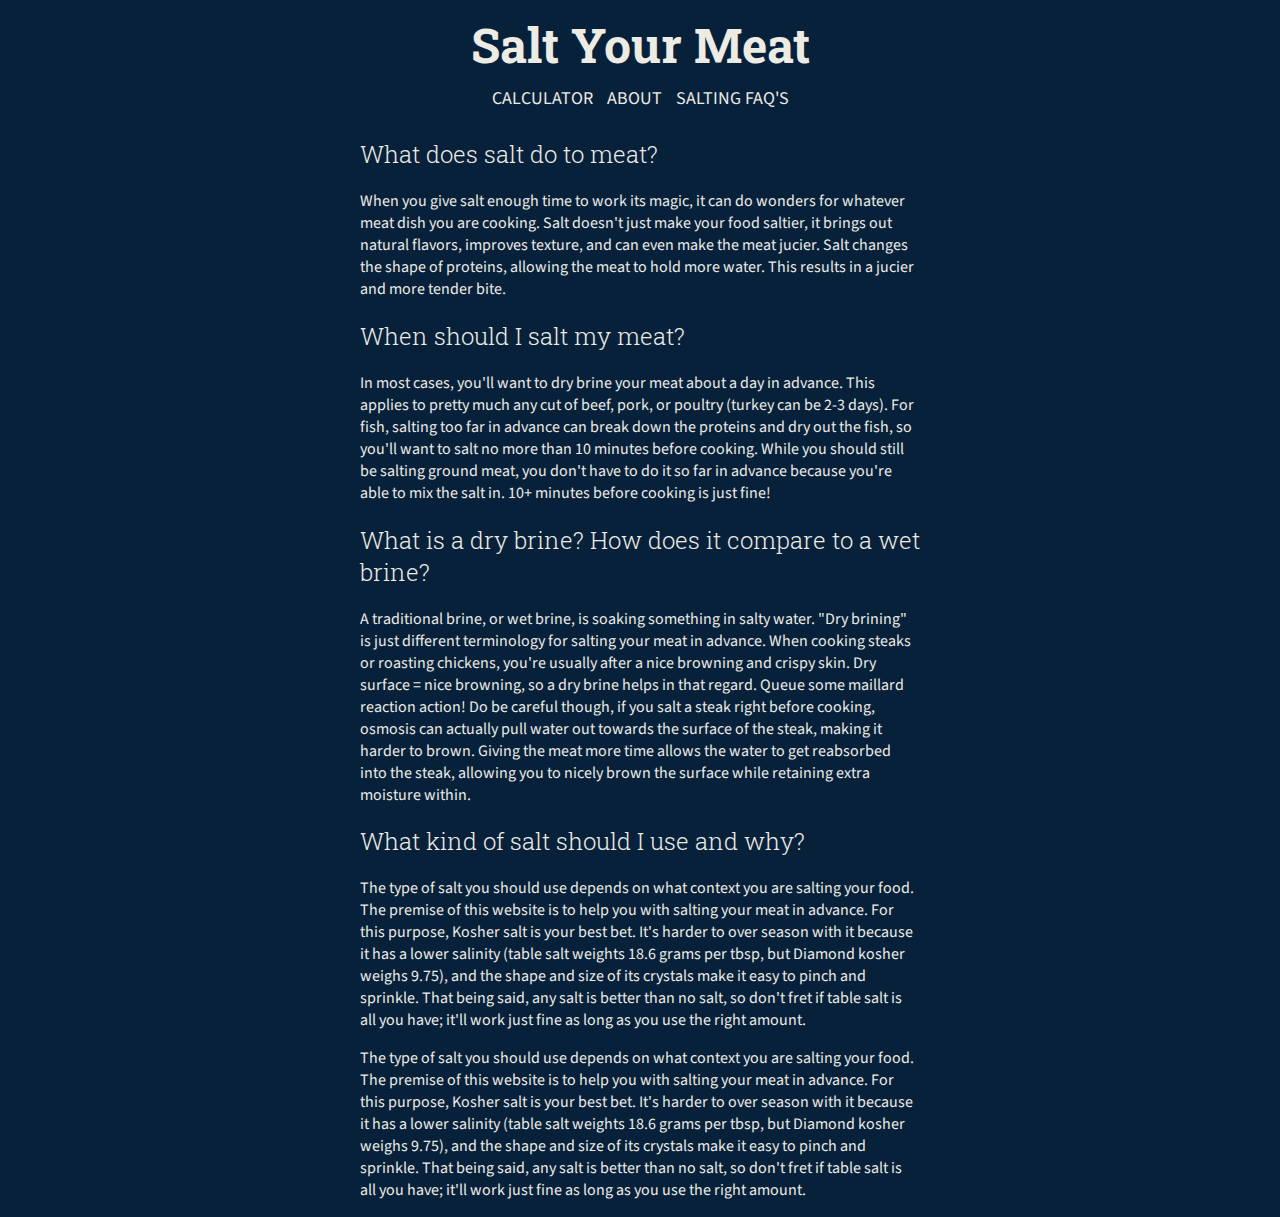
==== faq.html @ 44627b4b "First commit" ====
<!doctype html>
<html>
    <script type ="text/javascript" src="index.js"></script>
    <link rel="stylesheet" id="stylesheet" href="style.css">
    <style>
        @import url('https://fonts.googleapis.com/css2?family=Roboto+Slab:wght@300;400;700&family=Source+Sans+Pro:ital,wght@0,300;0,400;0,700;1,300;1,400;1,700&display=swap');
    </style>

    <header>
        <h1 id="logo">Salt Your Meat</h1>
        <nav>
            <ul>
                <li>
                    <a href="index.html">Calculator</a>
                    <a href="index.html/#about">About</a>
                    <a href="faq.html">Salting FAQ's</a>
                </li>
            </ul>
        </nav>
    </header>

    <body>
        <div id="faq" class="container">
            <h2>What does salt do to meat? </h2>
            <p>
                When you give salt enough time to work its magic, it can do wonders for whatever meat dish you are cooking. Salt doesn't just make your food saltier, it brings out natural flavors, improves texture, and can even make the meat jucier. Salt changes the shape of proteins, allowing the meat to hold more water. This results in a jucier and more tender bite.
            </p>
            <h2>When should I salt my meat?</h2>
            <p>
                In most cases, you'll want to dry brine your meat about a day in advance. This applies to pretty much any cut of beef, pork, or poultry (turkey can be 2-3 days). For fish, salting too far in advance can break down the proteins and dry out the fish, so you'll want to salt no more than 10 minutes before cooking. While you should still be salting ground meat, you don't have to do it so far in advance because you're able to mix the salt in. 10+ minutes before cooking is just fine!
            </p>
            <h2>What is a dry brine? How does it compare to a wet brine?</h2>
            <p>
                A traditional brine, or wet brine, is soaking something in salty water. "Dry brining" is just different terminology for salting your meat in advance. When cooking steaks or roasting chickens, you're usually after a nice browning and crispy skin. Dry surface = nice browning, so a dry brine helps in that regard. Queue some maillard reaction action! Do be careful though, if you salt a steak right before cooking, osmosis can actually pull water out towards the surface of the steak, making it harder to brown. Giving the meat more time allows the water to get reabsorbed into the steak, allowing you to nicely brown the surface while retaining extra moisture within. 
            </p>
            <h2>What kind of salt should I use and why?</h2>
            <p>
                The type of salt you should use depends on what context you are salting your food. The premise of this website is to help you with salting your meat in advance. For this purpose, Kosher salt is your best bet. It's harder to over season with it because it has a lower salinity (table salt weights 18.6 grams per tbsp, but Diamond kosher weighs 9.75), and the shape and size of its crystals make it easy to pinch and sprinkle. That being said, any salt is better than no salt, so don't fret if table salt is all you have; it'll work just fine as long as you use the right amount. 
            </p>
            <p>
                The type of salt you should use depends on what context you are salting your food. The premise of this website is to help you with salting your meat in advance. For this purpose, Kosher salt is your best bet. It's harder to over season with it because it has a lower salinity (table salt weights 18.6 grams per tbsp, but Diamond kosher weighs 9.75), and the shape and size of its crystals make it easy to pinch and sprinkle. That being said, any salt is better than no salt, so don't fret if table salt is all you have; it'll work just fine as long as you use the right amount. 
            </p>
        </div>
    </body>
</html>
---- style.css ----
h1,
h2,
h3 {
  color: #ecebe4;
  font-family: "Roboto Slab", serif;
  font-weight: 300;
}

h3 {
  font-size: 32px;
  margin: 15px 0px 15px 0px;
}

span,
p,
label {
  color: #ecebe4;
  font-family: "Source Sans Pro", sans-serif;
}

header {
  height: 100px;
  background-color: #08213b;
  display: flex;
  flex-direction: column;
  text-align: center;
  margin-bottom: 30px;
}
header h1 {
  font-size: 48px;
  font-family: "Roboto Slab", serif;
  font-weight: 700;
  color: #ecebe4;
  margin: 5px 0px 10px 0px;
}
header nav ul {
  list-style: none;
  padding: 0;
  margin: 0;
}
header nav ul a {
  text-transform: uppercase;
  font-family: "Source Sans Pro", sans-serif;
  text-decoration: none;
  color: #ecebe4;
  font-size: 18px;
  margin: 0px 5px 0px 5px;
  transition: 0.3s;
}
header nav ul a:hover {
  font-weight: 700;
}

body {
  background-color: #08213b;
}

#greybox {
  position: fixed;
  opacity: 0.5;
  height: 100vh;
  width: 100vw;
  background-color: grey;
  z-index: 1;
  top: 0;
  left: 0;
}

#inputs {
  text-align: center;
  border: 2px double #ecebe4;
  max-width: 560px;
  padding: 20px;
  box-sizing: border-box;
}

.container {
  margin: auto;
  max-width: 560px;
}

.form-row {
  width: 100%;
}

.buttons {
  margin-bottom: 20px;
  display: flex;
  justify-content: center;
  flex-wrap: wrap;
}

#saltbg {
  height: 300px;
  position: fixed;
  bottom: 0;
  right: 0;
}

/* Customize the label (the radio) */
.radio {
  cursor: pointer;
  -webkit-user-select: none;
  -moz-user-select: none;
  -ms-user-select: none;
  user-select: none;
  margin: 5px;
  position: relative;
}

/* Hide the browser's default radio button */
.radio input {
  display: none;
}

/* Create a custom radio button */
.checkmark {
  display: inline-flex;
  align-items: center;
  padding: 5px;
  border: 2.2px solid #ecebe4;
  border-radius: 6px;
  height: 60%;
}

/* When the radio button is checked, add a blue background */
.radio input:checked ~ .checkmark {
  background-color: #ecebe4;
  color: #08213b;
}

/* Create the indicator (the dot/circle - hidden when not checked) */
.checkmark:after {
  content: "";
  position: absolute;
  display: none;
}

/* Style the indicator (dot/circle) */
.radio .checkmark:after {
  display: none;
}

.radio .tooltiptext, .radio .tooltipleft, .radio .tooltipright {
  visibility: hidden;
  width: 180px;
  max-height: 50px;
  border: 0.5px dashed #ecebe4;
  color: #fff;
  text-align: center;
  border-radius: 6px;
  padding: 5px;
  /* Position the tooltip */
  position: absolute;
  z-index: 1;
}

.radio:hover .tooltiptext, .radio:hover .tooltipleft, .radio:hover .tooltipright {
  visibility: visible;
}

.tooltipright {
  top: -5px;
  left: 120%;
}

.tooltipleft {
  top: -5px;
  right: 120%;
}

.radio .tooltipright::after {
  content: " ";
  position: absolute;
  right: 100%;
  /* At the bottom of the tooltip */
  top: 50%;
  margin-left: -5px;
  border-width: 5px;
  border-style: dashed;
  border-color: transparent #ecebe4 transparent transparent;
}

.radio .tooltipleft::after {
  content: " ";
  position: absolute;
  left: 103%;
  /* At the bottom of the tooltip */
  top: 50%;
  margin-left: -5px;
  border-width: 5px;
  border-style: dashed;
  border-color: transparent transparent transparent #ecebe4;
}

.hvr-sweep-to-bottom {
  display: inline-flex;
  vertical-align: middle;
  -webkit-transform: perspective(1px) translateZ(0);
  transform: perspective(1px) translateZ(0);
  box-shadow: 0 0 1px rgba(0, 0, 0, 0);
  position: relative;
  -webkit-transition-property: color;
  transition-property: color;
  -webkit-transition-duration: 0.3s;
  transition-duration: 0.3s;
}

.hvr-sweep-to-bottom:before {
  content: "";
  position: absolute;
  z-index: -1;
  width: 101%;
  top: 0;
  left: 0;
  right: 0;
  bottom: 0;
  background: #ecebe4;
  -webkit-transform: scaleY(0);
  transform: scaleY(0);
  -webkit-transform-origin: 50% 0;
  transform-origin: 50% 0;
  -webkit-transition-property: transform;
  transition-property: transform;
  -webkit-transition-duration: 0.3s;
  transition-duration: 0.3s;
  -webkit-transition-timing-function: ease-out;
  transition-timing-function: ease-out;
}

.hvr-sweep-to-bottom:hover,
.hvr-sweep-to-bottom:focus,
.hvr-sweep-to-bottom:active {
  color: #08213b;
}

.hvr-sweep-to-bottom:hover:before,
.hvr-sweep-to-bottom:focus:before,
.hvr-sweep-to-bottom:active:before {
  -webkit-transform: scaleY(1);
  transform: scaleY(1);
}

/* Customize the label (the radio) */
.weightradio {
  cursor: pointer;
  -webkit-user-select: none;
  -moz-user-select: none;
  -ms-user-select: none;
  user-select: none;
  margin: 5px;
}

/* Hide the browser's default radio button */
.weightradio input {
  display: none;
}

/* Create a custom radio button */
.weightradio .checkmark {
  padding: 5px;
  height: 12.5px;
  width: 20px;
  display: inline-flex;
  justify-content: flex-end;
}

/* When the radio button is checked, add a blue background */
.weightradio input:checked ~ .checkmark {
  color: #08213b;
  background-color: #ecebe4;
}

/* Create the indicator (the dot/circle - hidden when not checked) */
.checkmark:after {
  content: "";
  position: absolute;
  display: none;
}

/* Style the indicator (dot/circle) */
.weightradio .checkmark:after {
  display: none;
}

#meatWeightContainer {
  width: 91px;
  margin: auto;
  position: relative;
}

#meatWeight {
  height: 50px;
  width: 60px;
  box-sizing: border-box;
  border: none;
  border-radius: 5px 0px 0px 5px;
  background-color: #ecebe4;
  font-size: 20px;
  padding-left: 10px;
  color: #08213b;
}

.meatWeightLb {
  border-width: 1.5px 1.5px 1.5px 0px;
  font-size: 10px;
  padding: 3px;
  right: 0px;
  position: absolute;
  border-radius: 0px 5px 0px 0px;
}

.meatWeightKg {
  border-width: 0px 1.5px 1.5px 0px;
  font-size: 10px;
  padding: 3px;
  right: 0px;
  bottom: 0px;
  position: absolute;
  border-radius: 0px 0px 5px 0px;
}

#weightSelectionAlert {
  display: none;
  background-color: #ecebe4;
  border-radius: 5px;
  width: 100px;
  position: absolute;
  left: 120%;
  top: -30%;
}
#weightSelectionAlert p {
  color: #08213b;
}

#weightSelectionAlert::after {
  content: " ";
  position: absolute;
  right: 100%;
  top: 50%;
  margin-left: -5px;
  border-width: 5px;
  border-style: dashed;
  border-color: transparent #ecebe4 transparent transparent;
}

#meatWeight:focus {
  outline: none;
}

.output {
  box-sizing: border-box;
  padding: 10px;
  border-radius: 5px;
  margin-top: 30px;
  margin-right: auto;
  margin-left: auto;
  background-color: #ecebe4;
  text-align: left;
}

.output h1,
.output h2,
.output h3,
.output span,
.output p {
  color: #08213b;
}
.output h1,
.output h2,
.output h3 {
  border-bottom: 1.2px dashed;
}

#feedback {
  z-index: 2;
  padding: 30px;
  background-color: #284564;
  border: 2px double #ecebe4;
  position: fixed;
  width: 50vw;
  top: 50%;
  left: 50%;
  text-align: center;
  -webkit-transform: translate(-50%, -50%);
  -moz-transform: translate(-50%, -50%);
  -ms-transform: translate(-50%, -50%);
  -o-transform: translate(-50%, -50%);
  transform: translate(-50%, -50%);
  margin: auto;
}
#feedback h3,
#feedback p {
  color: #ecebe4;
}
#feedback p {
  font-size: 24px;
}
#feedback .close {
  margin-top: 20px;
}

@media only screen and (max-width: 500px) {
  header {
    margin-bottom: 10px;
    border-bottom: 2px solid #ecebe4;
  }
  header h1 {
    font-size: 32px;
  }
  header nav ul li a {
    font-size: 14px;
  }

  body {
    margin: 10px;
  }

  #inputs {
    border: none;
  }
  #inputs h2 {
    font-size: 24px;
    margin: 10px 0px 10px 0px;
  }
  #inputs .checkmark {
    padding: 2px 4px 2px 4px;
    font-size: 12px;
  }

  .output {
    margin: 0px auto 0px auto;
  }

  #meatWeight {
    height: 38px;
  }

  #feedback h3 {
    font-size: 24px;
  }
  #feedback p {
    font-size: 14px;
  }
  #feedback .feedbackButtons {
    margin-bottom: 0px;
  }
  #feedback .close {
    margin-top: 0px;
  }

  #about {
    text-align: left;
  }

  #saltbg {
    display: none;
  }
}

/*# sourceMappingURL=style.css.map */
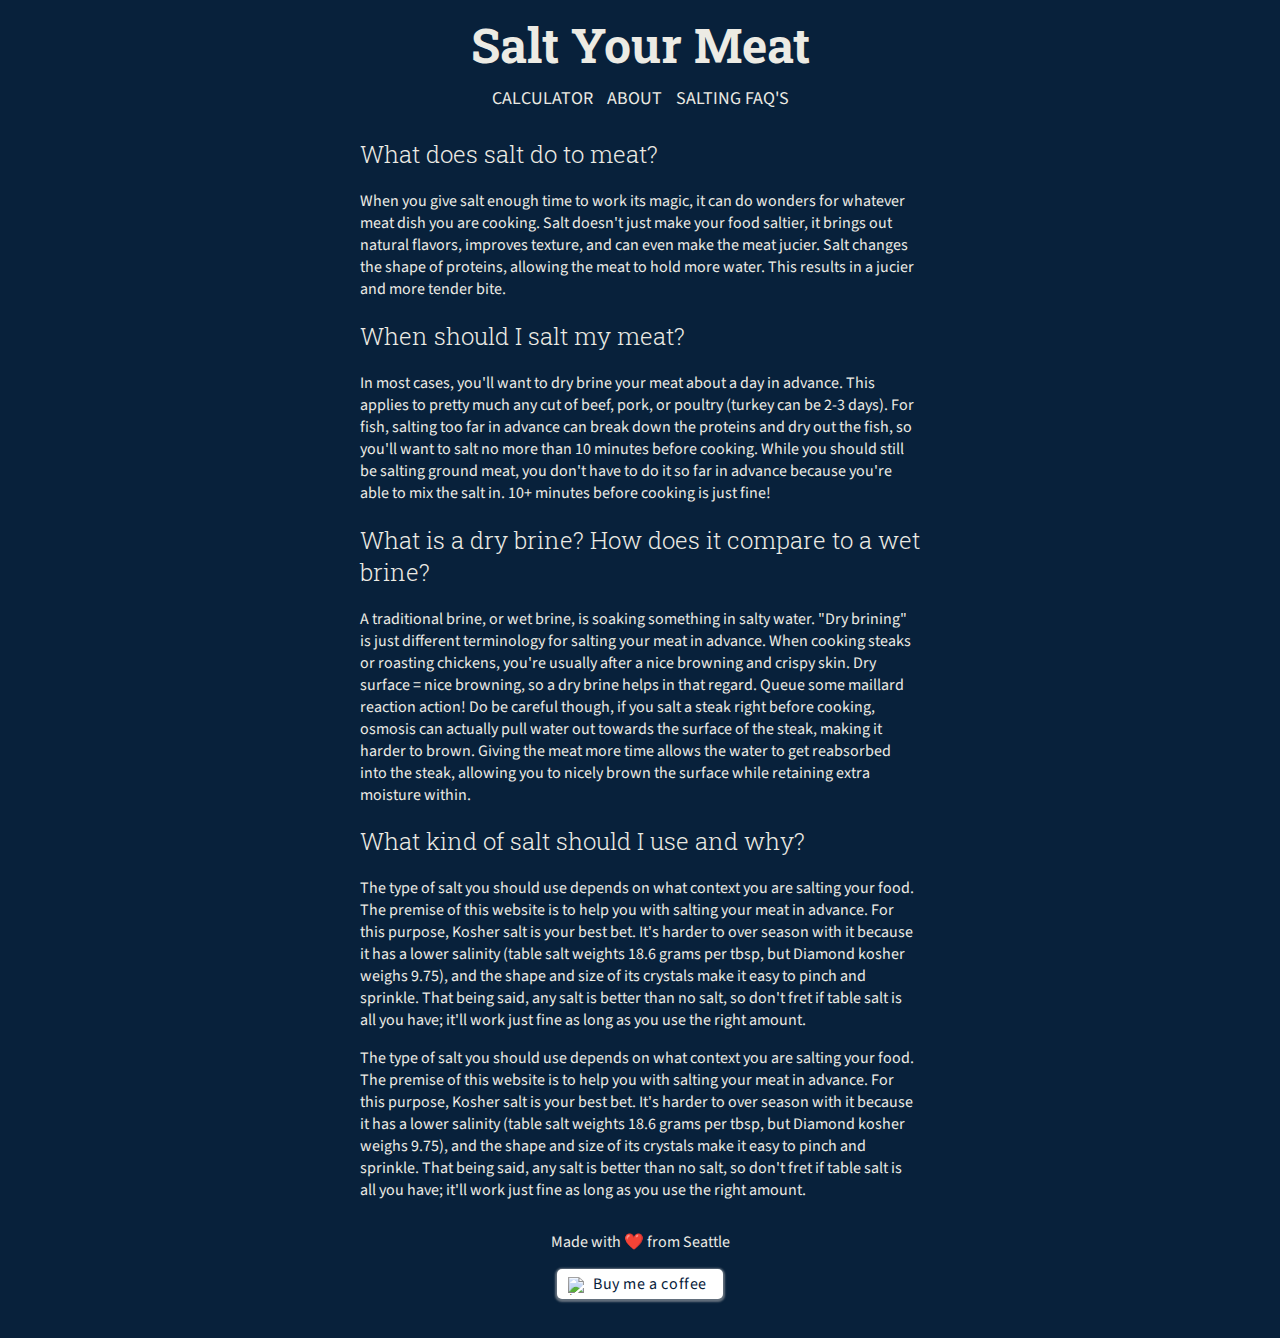
==== commit 39982f85: "added buy me a coffee, edited text, added salt icon, favicon, and site metadata" ====
--- a/faq.html
+++ b/faq.html
@@ -42,4 +42,10 @@
             </p>
         </div>
     </body>
+    <footer>
+        <p>Made with ❤️ from Seattle</p>
+        <style>.bmc-button img{height: 18px !important;width: 20px !important;margin-bottom: 1px !important;box-shadow: none !important;border: none !important;vertical-align: middle !important;}.bmc-button{padding: 7px 15px 7px 10px !important;line-height: 15px !important;height:30px !important;text-decoration: none !important;display:inline-flex !important;color:#000000 !important;background-color:#FFFFFF !important;border-radius: 5px !important;border: 1px solid transparent !important;padding: 7px 15px 7px 10px !important;font-size: 16px !important;letter-spacing: 0.6px !important;box-shadow: 0px 1px 2px rgba(190, 190, 190, 0.5) !important;-webkit-box-shadow: 0px 1px 2px 2px rgba(190, 190, 190, 0.5) !important;margin: 0 auto !important;font-family:'Cookie', cursive !important;-webkit-box-sizing: border-box !important;box-sizing: border-box !important;}.bmc-button:hover, .bmc-button:active, .bmc-button:focus {-webkit-box-shadow: 0px 1px 2px 2px rgba(190, 190, 190, 0.5) !important;text-decoration: none !important;box-shadow: 0px 1px 2px 2px rgba(190, 190, 190, 0.5) !important;opacity: 0.85 !important;color:#000000 !important;}</style><link href="https://fonts.googleapis.com/css?family=Cookie" rel="stylesheet"><a class="bmc-button" target="_blank" href="https://www.buymeacoffee.com/willliuwillliu"><img src="https://cdn.buymeacoffee.com/buttons/bmc-new-btn-logo.svg" alt="Buy me a coffee"><span style="margin-left:5px;font-size:16px !important;">Buy me a coffee</span></a>
+    </footer>
 </html>
+
+
--- a/style.css
+++ b/style.css
@@ -9,13 +9,6 @@
 h3 {
   font-size: 32px;
   margin: 15px 0px 15px 0px;
-}
-
-span,
-p,
-label {
-  color: #ecebe4;
-  font-family: "Source Sans Pro", sans-serif;
 }
 
 header {
@@ -54,8 +47,15 @@
 body {
   background-color: #08213b;
 }
+body span,
+body p,
+body label {
+  color: #ecebe4;
+  font-family: "Source Sans Pro", sans-serif;
+}
 
 #greybox {
+  display: none;
   position: fixed;
   opacity: 0.5;
   height: 100vh;
@@ -72,6 +72,12 @@
   max-width: 560px;
   padding: 20px;
   box-sizing: border-box;
+  position: relative;
+}
+#inputs #saltimg {
+  position: absolute;
+  width: 50px;
+  right: 20px;
 }
 
 .container {
@@ -88,13 +94,6 @@
   display: flex;
   justify-content: center;
   flex-wrap: wrap;
-}
-
-#saltbg {
-  height: 300px;
-  position: fixed;
-  bottom: 0;
-  right: 0;
 }
 
 /* Customize the label (the radio) */
@@ -139,58 +138,6 @@
 /* Style the indicator (dot/circle) */
 .radio .checkmark:after {
   display: none;
-}
-
-.radio .tooltiptext, .radio .tooltipleft, .radio .tooltipright {
-  visibility: hidden;
-  width: 180px;
-  max-height: 50px;
-  border: 0.5px dashed #ecebe4;
-  color: #fff;
-  text-align: center;
-  border-radius: 6px;
-  padding: 5px;
-  /* Position the tooltip */
-  position: absolute;
-  z-index: 1;
-}
-
-.radio:hover .tooltiptext, .radio:hover .tooltipleft, .radio:hover .tooltipright {
-  visibility: visible;
-}
-
-.tooltipright {
-  top: -5px;
-  left: 120%;
-}
-
-.tooltipleft {
-  top: -5px;
-  right: 120%;
-}
-
-.radio .tooltipright::after {
-  content: " ";
-  position: absolute;
-  right: 100%;
-  /* At the bottom of the tooltip */
-  top: 50%;
-  margin-left: -5px;
-  border-width: 5px;
-  border-style: dashed;
-  border-color: transparent #ecebe4 transparent transparent;
-}
-
-.radio .tooltipleft::after {
-  content: " ";
-  position: absolute;
-  left: 103%;
-  /* At the bottom of the tooltip */
-  top: 50%;
-  margin-left: -5px;
-  border-width: 5px;
-  border-style: dashed;
-  border-color: transparent transparent transparent #ecebe4;
 }
 
 .hvr-sweep-to-bottom {
@@ -373,6 +320,7 @@
 }
 
 #feedback {
+  display: none;
   z-index: 2;
   padding: 30px;
   background-color: #284564;
@@ -400,9 +348,33 @@
   margin-top: 20px;
 }
 
+#about {
+  padding-bottom: 30px;
+  border-bottom: 2px solid #ecebe4;
+}
+#about a {
+  color: white;
+}
+
+footer {
+  margin-top: 30px;
+  margin-bottom: 30px;
+  text-align: center;
+}
+footer span {
+  color: #08213b;
+}
+footer a {
+  color: #ecebe4;
+}
+
 @media only screen and (max-width: 500px) {
+  html {
+    width: 100vw;
+  }
+
   header {
-    margin-bottom: 10px;
+    margin-bottom: 0px;
     border-bottom: 2px solid #ecebe4;
   }
   header h1 {
@@ -414,6 +386,7 @@
 
   body {
     margin: 10px;
+    overflow-x: hidden;
   }
 
   #inputs {
@@ -423,19 +396,15 @@
     font-size: 24px;
     margin: 10px 0px 10px 0px;
   }
-  #inputs .checkmark {
-    padding: 2px 4px 2px 4px;
-    font-size: 12px;
+  #inputs #saltimg {
+    width: 35px;
+    top: 190px;
   }
 
   .output {
     margin: 0px auto 0px auto;
   }
 
-  #meatWeight {
-    height: 38px;
-  }
-
   #feedback h3 {
     font-size: 24px;
   }
@@ -452,10 +421,6 @@
   #about {
     text-align: left;
   }
-
-  #saltbg {
-    display: none;
-  }
 }
 
 /*# sourceMappingURL=style.css.map */
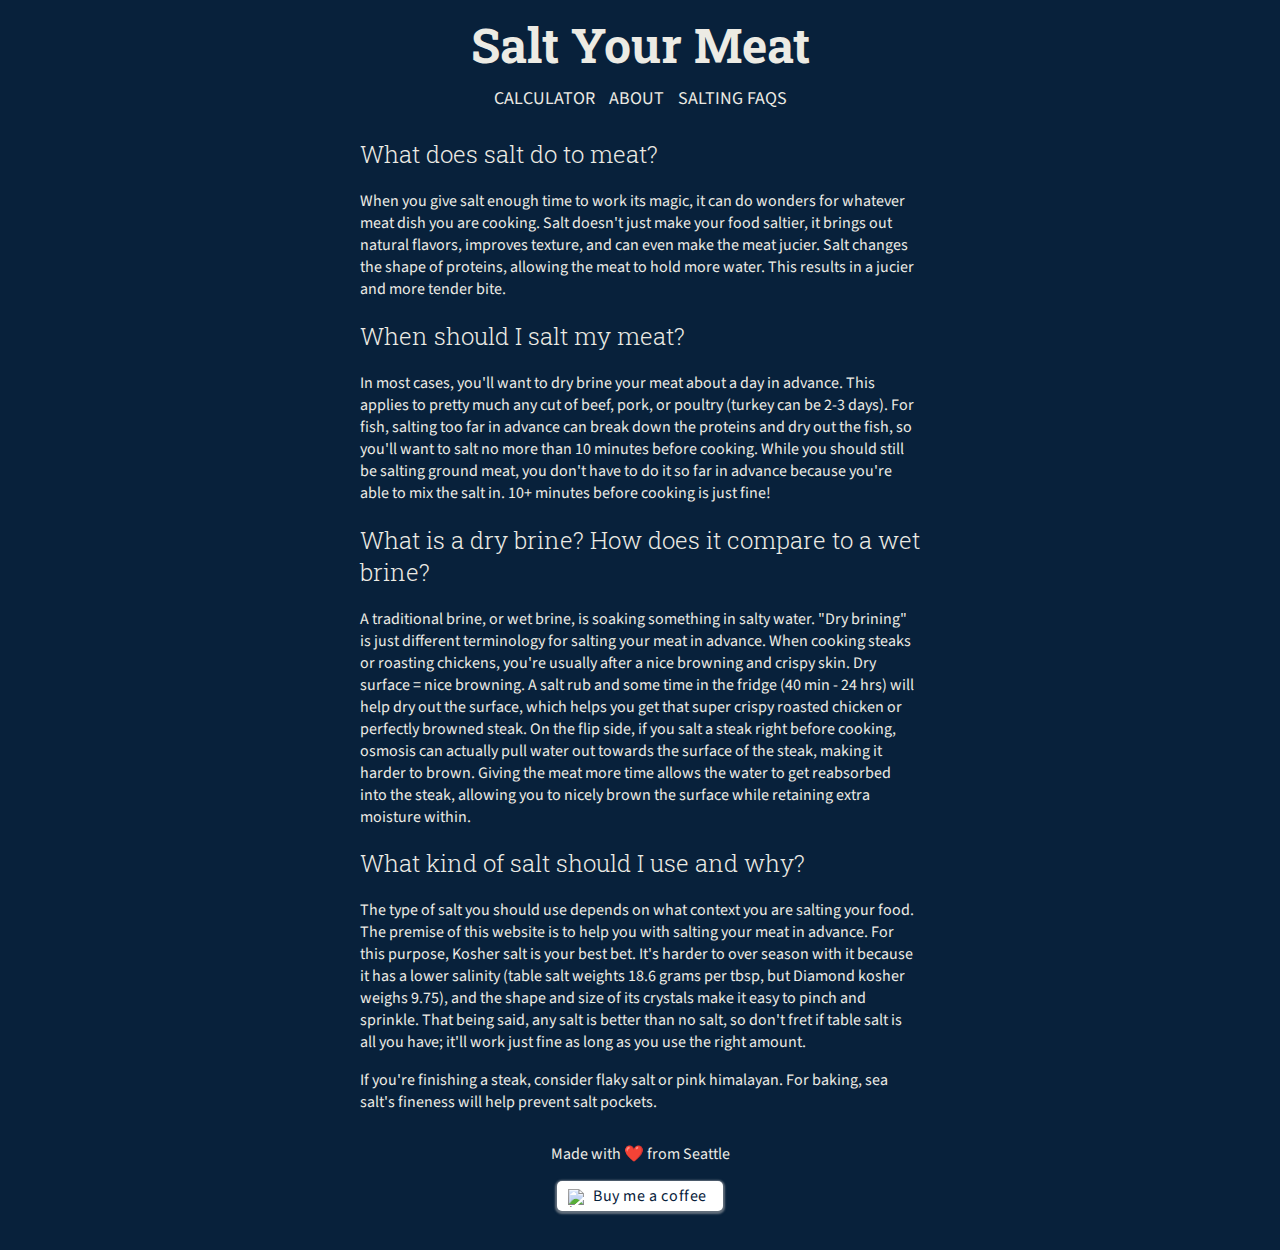
==== commit 2ce07d6b: "added sharing buttons, fixed some writing" ====
--- a/faq.html
+++ b/faq.html
@@ -13,7 +13,7 @@
                 <li>
                     <a href="index.html">Calculator</a>
                     <a href="index.html/#about">About</a>
-                    <a href="faq.html">Salting FAQ's</a>
+                    <a href="faq.html">Salting FAQs</a>
                 </li>
             </ul>
         </nav>
@@ -31,14 +31,14 @@
             </p>
             <h2>What is a dry brine? How does it compare to a wet brine?</h2>
             <p>
-                A traditional brine, or wet brine, is soaking something in salty water. "Dry brining" is just different terminology for salting your meat in advance. When cooking steaks or roasting chickens, you're usually after a nice browning and crispy skin. Dry surface = nice browning, so a dry brine helps in that regard. Queue some maillard reaction action! Do be careful though, if you salt a steak right before cooking, osmosis can actually pull water out towards the surface of the steak, making it harder to brown. Giving the meat more time allows the water to get reabsorbed into the steak, allowing you to nicely brown the surface while retaining extra moisture within. 
+                A traditional brine, or wet brine, is soaking something in salty water. "Dry brining" is just different terminology for salting your meat in advance. When cooking steaks or roasting chickens, you're usually after a nice browning and crispy skin. Dry surface = nice browning. A salt rub and some time in the fridge (40 min - 24 hrs) will help dry out the surface, which helps you get that super crispy roasted chicken or perfectly browned steak. On the flip side, if you salt a steak right before cooking, osmosis can actually pull water out towards the surface of the steak, making it harder to brown. Giving the meat more time allows the water to get reabsorbed into the steak, allowing you to nicely brown the surface while retaining extra moisture within. 
             </p>
             <h2>What kind of salt should I use and why?</h2>
             <p>
                 The type of salt you should use depends on what context you are salting your food. The premise of this website is to help you with salting your meat in advance. For this purpose, Kosher salt is your best bet. It's harder to over season with it because it has a lower salinity (table salt weights 18.6 grams per tbsp, but Diamond kosher weighs 9.75), and the shape and size of its crystals make it easy to pinch and sprinkle. That being said, any salt is better than no salt, so don't fret if table salt is all you have; it'll work just fine as long as you use the right amount. 
             </p>
             <p>
-                The type of salt you should use depends on what context you are salting your food. The premise of this website is to help you with salting your meat in advance. For this purpose, Kosher salt is your best bet. It's harder to over season with it because it has a lower salinity (table salt weights 18.6 grams per tbsp, but Diamond kosher weighs 9.75), and the shape and size of its crystals make it easy to pinch and sprinkle. That being said, any salt is better than no salt, so don't fret if table salt is all you have; it'll work just fine as long as you use the right amount. 
+                If you're finishing a steak, consider flaky salt or pink himalayan. For baking, sea salt's fineness will help prevent salt pockets.
             </p>
         </div>
     </body>
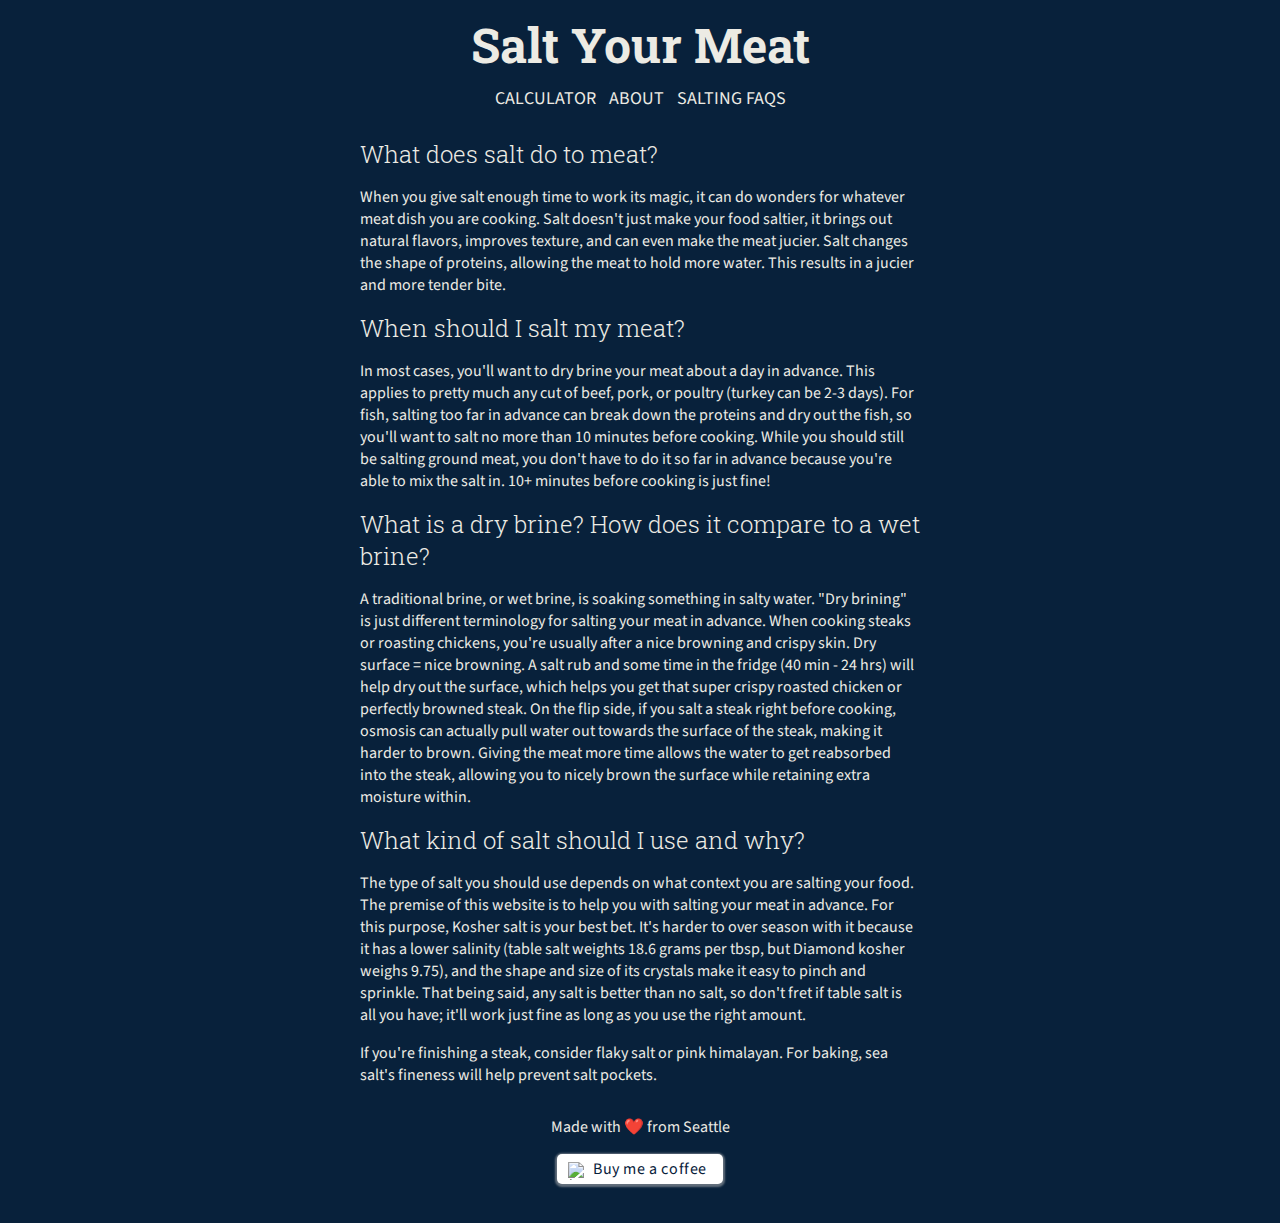
==== commit 25d756d3: "Updated FAQ styling" ====
--- a/faq.html
+++ b/faq.html
@@ -1,25 +1,49 @@
 <!doctype html>
 <html>
-    <script type ="text/javascript" src="index.js"></script>
-    <link rel="stylesheet" id="stylesheet" href="style.css">
-    <style>
-        @import url('https://fonts.googleapis.com/css2?family=Roboto+Slab:wght@300;400;700&family=Source+Sans+Pro:ital,wght@0,300;0,400;0,700;1,300;1,400;1,700&display=swap');
-    </style>
-
-    <header>
-        <h1 id="logo">Salt Your Meat</h1>
-        <nav>
-            <ul>
-                <li>
-                    <a href="index.html">Calculator</a>
-                    <a href="index.html/#about">About</a>
-                    <a href="faq.html">Salting FAQs</a>
-                </li>
-            </ul>
-        </nav>
-    </header>
+    <head>
+        <!-- Google Tag Manager -->
+        <script>
+            (function(w,d,s,l,i){w[l]=w[l]||[];w[l].push({'gtm.start':
+            new Date().getTime(),event:'gtm.js'});var f=d.getElementsByTagName(s)[0],
+            j=d.createElement(s),dl=l!='dataLayer'?'&l='+l:'';j.async=true;j.src=
+            'https://www.googletagmanager.com/gtm.js?id='+i+dl;f.parentNode.insertBefore(j,f);
+            })(window,document,'script','dataLayer','GTM-KGD5CDJ');
+        </script>
+        <!-- End Google Tag Manager -->
+        <meta name="viewport" content="width=device-width, initial-scale=1, minimum-scale=1" />
+        <script type ="text/javascript" src="index.js"></script>
+        <link rel="stylesheet" id="stylesheet" href="style.css">
+        <link rel="icon" href="favicon.png">
+        <meta property=”og:image” content="salt.svg" />
+        <meta property=”og:description” content="Plug in the type of salt and cut of meat you have, and this calculator will tell you how much salt to use!"/>
+        <style>
+            @import url('https://fonts.googleapis.com/css2?family=Roboto+Slab:wght@300;400;700&family=Source+Sans+Pro:ital,wght@0,300;0,400;0,700;1,300;1,400;1,700&display=swap');
+        </style>
+    
+        <title>Dry Brining Calculator</title>
+        <meta name="description" content="This is a dry brining (meat salting) calculator. If you are asking yourself, 'How much salt should I use for my steak, chicken, or pork' then this calculator is for you!">
+        <!—- ShareThis BEGIN -—>
+        <script async src="https://platform-api.sharethis.com/js/sharethis.js#property=5efa8374678aaf0012f25cdc&product=sticky-share-buttons"></script>
+        <!—- ShareThis END -—>
+    </head>
 
     <body>
+        <noscript>
+            <iframe src="https://www.googletagmanager.com/ns.html?id=GTM-KGD5CDJ"
+            height="0" width="0" style="display:none;visibility:hidden"></iframe>
+        </noscript>
+        <header>
+            <h1 id="logo">Salt Your Meat</h1>
+            <nav>
+                <ul>
+                    <li>
+                        <a href="index.html">Calculator</a>
+                        <a href="index.html/#about">About</a>
+                        <a href="faq.html">Salting FAQs</a>
+                    </li>
+                </ul>
+            </nav>
+        </header>
         <div id="faq" class="container">
             <h2>What does salt do to meat? </h2>
             <p>
--- a/style.css
+++ b/style.css
@@ -6,9 +6,19 @@
   font-weight: 300;
 }
 
+h2 {
+  margin-top: 15px;
+  margin-bottom: 8px;
+}
+
 h3 {
   font-size: 32px;
   margin: 15px 0px 15px 0px;
+}
+
+ul {
+  font-family: "Source Sans Pro", sans-serif;
+  color: #ecebe4;
 }
 
 header {
@@ -54,22 +64,9 @@
   font-family: "Source Sans Pro", sans-serif;
 }
 
-#greybox {
-  display: none;
-  position: fixed;
-  opacity: 0.5;
-  height: 100vh;
-  width: 100vw;
-  background-color: grey;
-  z-index: 1;
-  top: 0;
-  left: 0;
-}
-
 #inputs {
   text-align: center;
   border: 2px double #ecebe4;
-  max-width: 560px;
   padding: 20px;
   box-sizing: border-box;
   position: relative;
@@ -319,33 +316,48 @@
   border-bottom: 1.2px dashed;
 }
 
+.feedback {
+  position: relative;
+  border: 2px double #ecebe4;
+  padding: 10px;
+  background-color: #284564;
+  margin: 30px auto 30px auto;
+  box-sizing: border-box;
+  text-align: center;
+}
+.feedback h3 {
+  font-size: 24px;
+}
+.feedback p {
+  font-size: 16px;
+  color: #ecebe4;
+}
+.feedback #closeFeedback {
+  position: absolute;
+  top: 5px;
+  right: 5px;
+  background: none;
+  color: inherit;
+  border: none;
+  padding: 0;
+  color: white;
+  cursor: pointer;
+  outline: inherit;
+}
+
 #feedback {
   display: none;
-  z-index: 2;
-  padding: 30px;
-  background-color: #284564;
-  border: 2px double #ecebe4;
-  position: fixed;
-  width: 50vw;
-  top: 50%;
-  left: 50%;
-  text-align: center;
-  -webkit-transform: translate(-50%, -50%);
-  -moz-transform: translate(-50%, -50%);
-  -ms-transform: translate(-50%, -50%);
-  -o-transform: translate(-50%, -50%);
-  transform: translate(-50%, -50%);
-  margin: auto;
-}
-#feedback h3,
-#feedback p {
-  color: #ecebe4;
-}
-#feedback p {
-  font-size: 24px;
-}
-#feedback .close {
-  margin-top: 20px;
+}
+
+#hidden-meatSelection,
+#hidden-meatWeight,
+#hidden-meatWeightSelection,
+#hidden-saltSelection,
+#hidden-saltPreference,
+#hidden-saltWeightGrams,
+#hidden-saltWeightTbsp,
+#hidden-saltWeightTsp {
+  display: none;
 }
 
 #about {
@@ -369,10 +381,6 @@
 }
 
 @media only screen and (max-width: 500px) {
-  html {
-    width: 100vw;
-  }
-
   header {
     margin-bottom: 0px;
     border-bottom: 2px solid #ecebe4;
@@ -384,9 +392,18 @@
     font-size: 14px;
   }
 
+  .container {
+    max-width: 100%;
+  }
+
   body {
     margin: 10px;
-    overflow-x: hidden;
+  }
+  body p {
+    font-size: 18px;
+  }
+  body ul {
+    font-size: 18px;
   }
 
   #inputs {
@@ -405,16 +422,16 @@
     margin: 0px auto 0px auto;
   }
 
-  #feedback h3 {
+  .feedback h3 {
     font-size: 24px;
   }
-  #feedback p {
+  .feedback p {
     font-size: 14px;
   }
-  #feedback .feedbackButtons {
+  .feedback .feedbackButtons {
     margin-bottom: 0px;
   }
-  #feedback .close {
+  .feedback #closeFeedback {
     margin-top: 0px;
   }
 
@@ -422,5 +439,12 @@
     text-align: left;
   }
 }
+@media screen and (-webkit-min-device-pixel-ratio: 0) {
+  select,
+textarea,
+input {
+    font-size: 16px;
+  }
+}
 
 /*# sourceMappingURL=style.css.map */
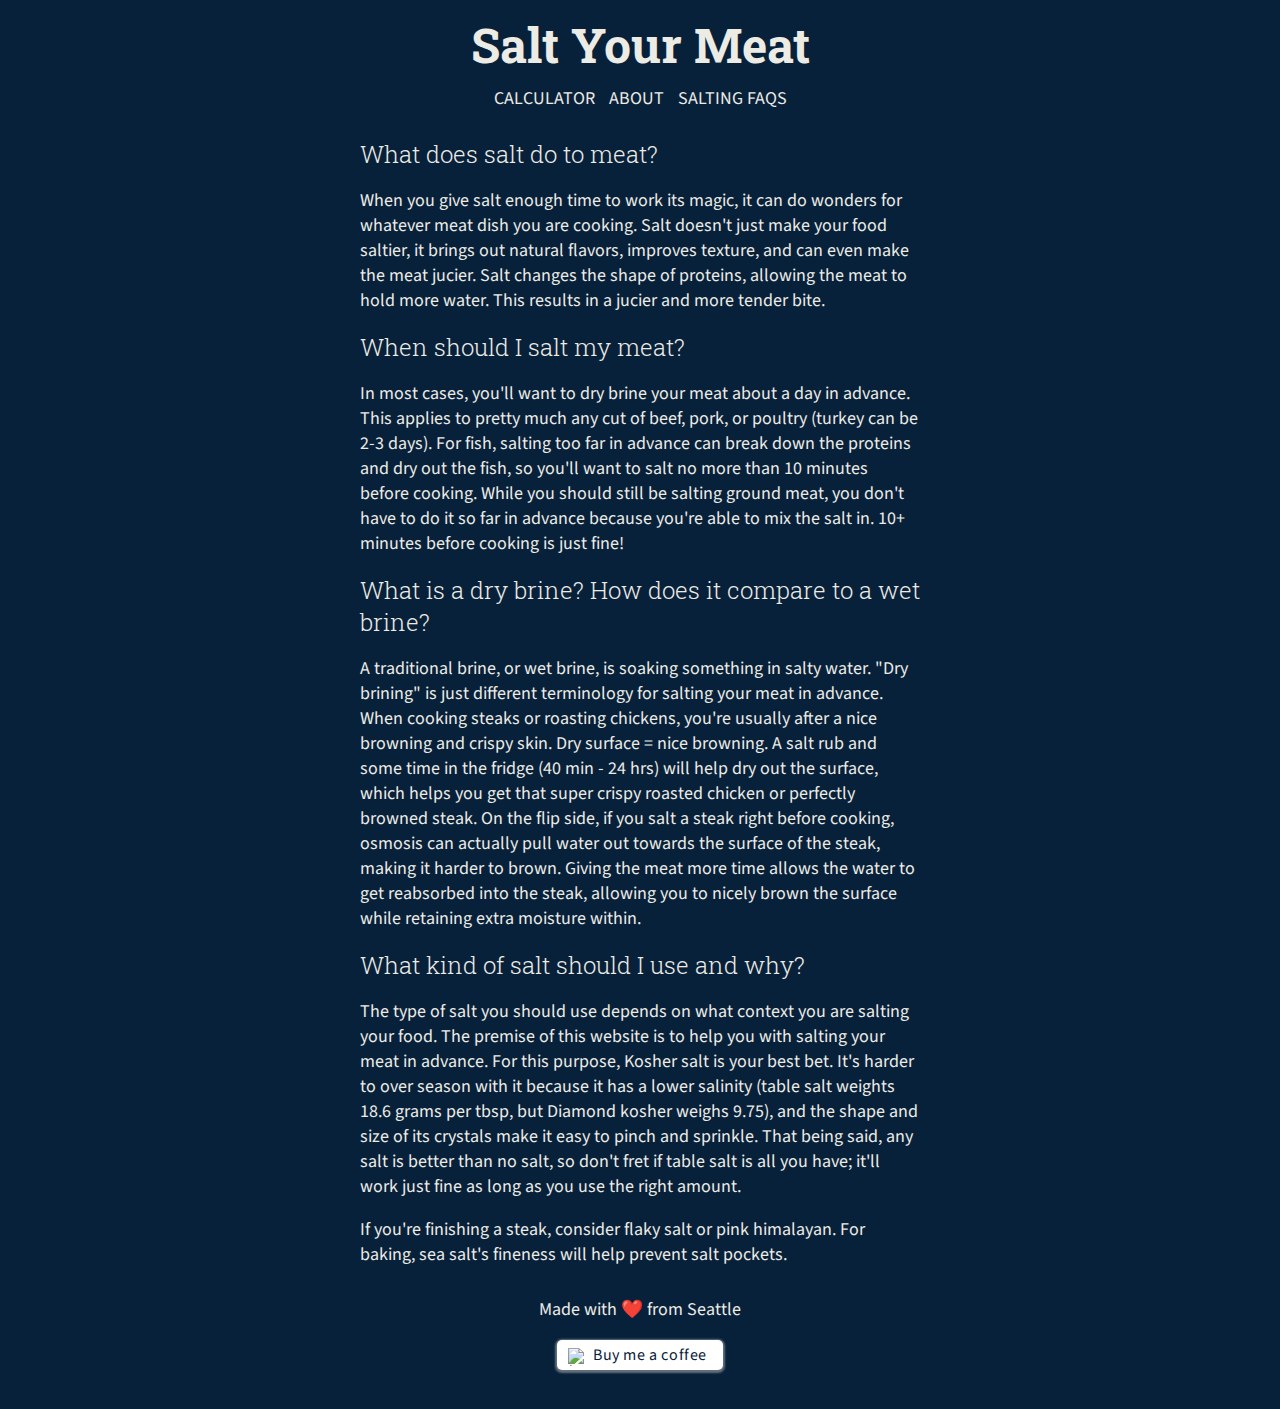
==== commit 16891940: "Updated all recommendations from SEO audit, added smoothscroll after how salty button is clicked" ====
--- a/faq.html
+++ b/faq.html
@@ -10,21 +10,15 @@
             })(window,document,'script','dataLayer','GTM-KGD5CDJ');
         </script>
         <!-- End Google Tag Manager -->
-        <meta name="viewport" content="width=device-width, initial-scale=1, minimum-scale=1" />
         <script type ="text/javascript" src="index.js"></script>
         <link rel="stylesheet" id="stylesheet" href="style.css">
         <link rel="icon" href="favicon.png">
         <meta property=”og:image” content="salt.svg" />
         <meta property=”og:description” content="Plug in the type of salt and cut of meat you have, and this calculator will tell you how much salt to use!"/>
-        <style>
-            @import url('https://fonts.googleapis.com/css2?family=Roboto+Slab:wght@300;400;700&family=Source+Sans+Pro:ital,wght@0,300;0,400;0,700;1,300;1,400;1,700&display=swap');
-        </style>
-    
+        <link href="https://fonts.googleapis.com/css2?family=Roboto+Slab:wght@300;400;500;700&family=Source+Sans+Pro:ital,wght@0,300;0,400;0,700;1,400&display=swap" rel="stylesheet">
+        <meta name="viewport" content="width=device-width, initial-scale=1">
         <title>Dry Brining Calculator</title>
         <meta name="description" content="This is a dry brining (meat salting) calculator. If you are asking yourself, 'How much salt should I use for my steak, chicken, or pork' then this calculator is for you!">
-        <!—- ShareThis BEGIN -—>
-        <script async src="https://platform-api.sharethis.com/js/sharethis.js#property=5efa8374678aaf0012f25cdc&product=sticky-share-buttons"></script>
-        <!—- ShareThis END -—>
     </head>
 
     <body>
--- a/style.css
+++ b/style.css
@@ -1,3 +1,7 @@
+html {
+  scroll-behavior: smooth;
+}
+
 h1,
 h2,
 h3 {
@@ -7,6 +11,7 @@
 }
 
 h2 {
+  scroll-margin: 20px;
   margin-top: 15px;
   margin-bottom: 8px;
 }
@@ -19,6 +24,11 @@
 ul {
   font-family: "Source Sans Pro", sans-serif;
   color: #ecebe4;
+}
+
+p,
+li {
+  font-size: 18px;
 }
 
 header {
@@ -293,6 +303,7 @@
 }
 
 .output {
+  scroll-margin: 20px;
   box-sizing: border-box;
   padding: 10px;
   border-radius: 5px;
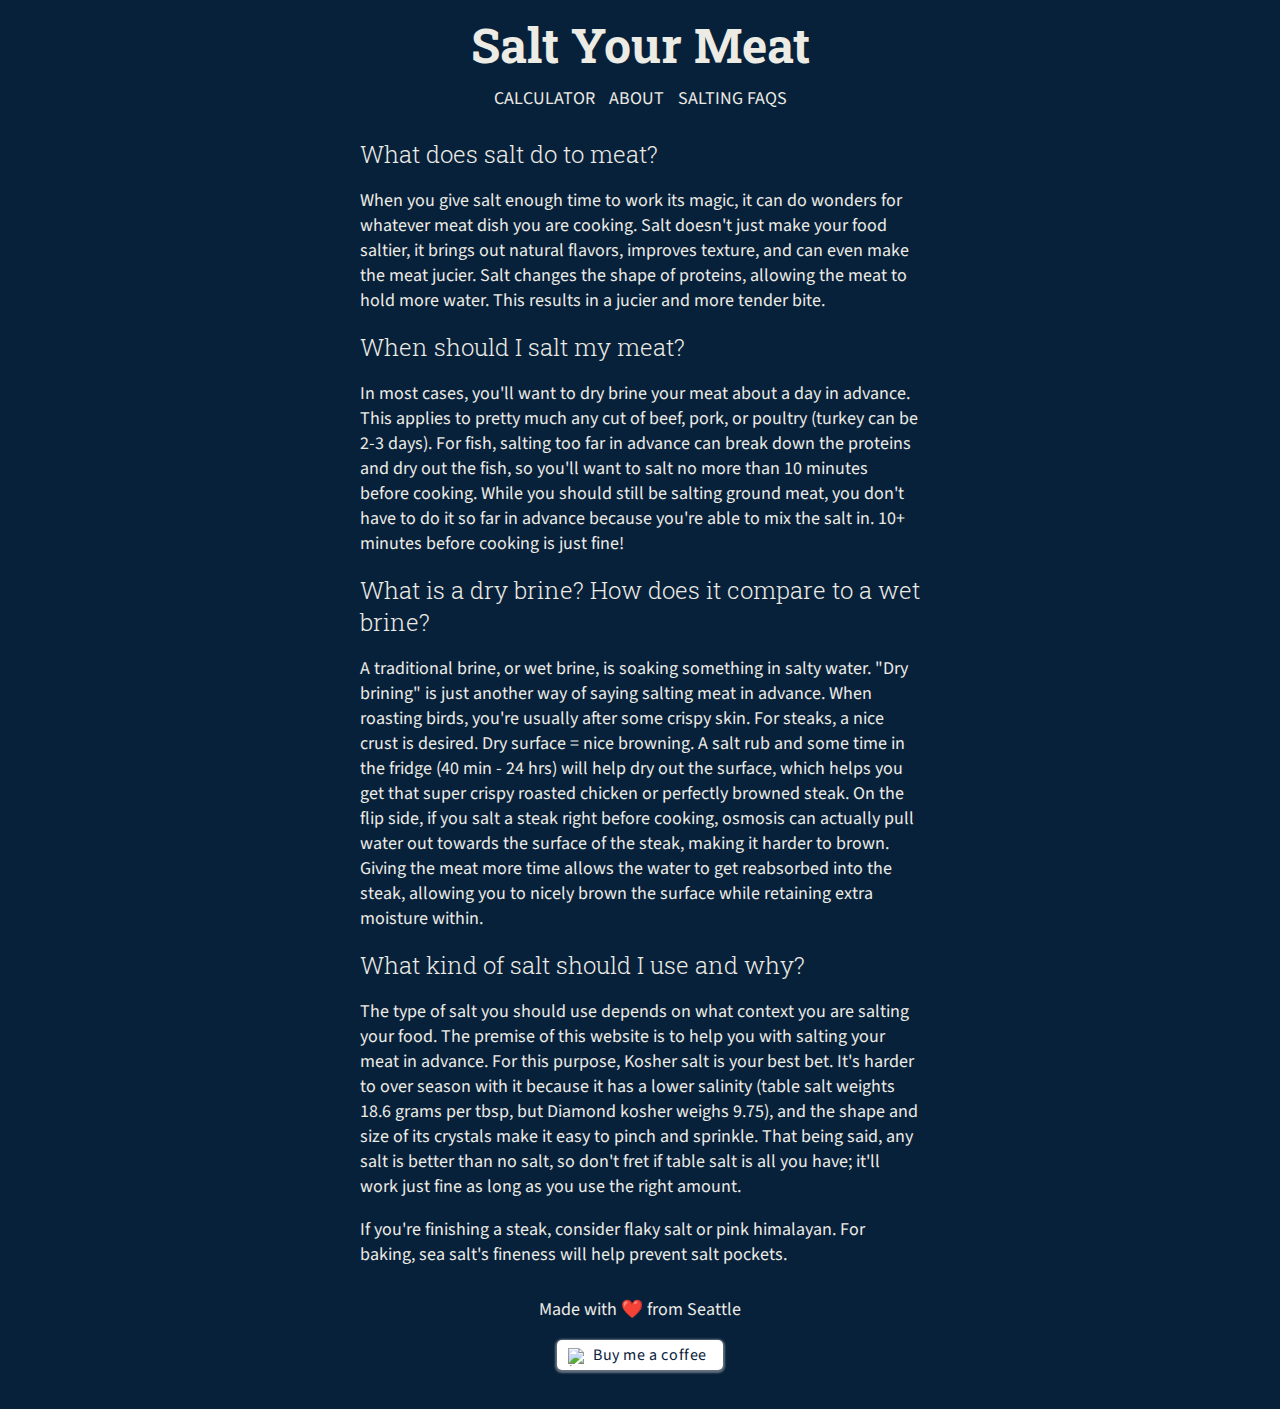
==== commit 5b60e33c: "Edited copy, changed the number input to input type tel, and bolded the output" ====
--- a/faq.html
+++ b/faq.html
@@ -15,10 +15,10 @@
         <link rel="icon" href="favicon.png">
         <meta property=”og:image” content="salt.svg" />
         <meta property=”og:description” content="Plug in the type of salt and cut of meat you have, and this calculator will tell you how much salt to use!"/>
-        <link href="https://fonts.googleapis.com/css2?family=Roboto+Slab:wght@300;400;500;700&family=Source+Sans+Pro:ital,wght@0,300;0,400;0,700;1,400&display=swap" rel="stylesheet">
+        <link href="https://fonts.googleapis.com/css2?family=Roboto+Slab:wght@300;400;500;700&family=Source+Sans+Pro:ital,wght@0,300;0,400;0,700;1,400;1,700&display=swap" rel="stylesheet">
         <meta name="viewport" content="width=device-width, initial-scale=1">
         <title>Dry Brining Calculator</title>
-        <meta name="description" content="This is a dry brining (meat salting) calculator. If you are asking yourself, 'How much salt should I use for my steak, chicken, or pork' then this calculator is for you!">
+        <meta name="description" content="This page answers questions such as, 'What is dry brining, and why should I do it?', 'What kind of salt should I be using?', and 'When should I salt my meat?'. There's also a dry brine calculator that tells you how much salt to use per lb of meat or fish!>
     </head>
 
     <body>
@@ -49,7 +49,7 @@
             </p>
             <h2>What is a dry brine? How does it compare to a wet brine?</h2>
             <p>
-                A traditional brine, or wet brine, is soaking something in salty water. "Dry brining" is just different terminology for salting your meat in advance. When cooking steaks or roasting chickens, you're usually after a nice browning and crispy skin. Dry surface = nice browning. A salt rub and some time in the fridge (40 min - 24 hrs) will help dry out the surface, which helps you get that super crispy roasted chicken or perfectly browned steak. On the flip side, if you salt a steak right before cooking, osmosis can actually pull water out towards the surface of the steak, making it harder to brown. Giving the meat more time allows the water to get reabsorbed into the steak, allowing you to nicely brown the surface while retaining extra moisture within. 
+                A traditional brine, or wet brine, is soaking something in salty water. "Dry brining" is just another way of saying salting meat in advance. When roasting birds, you're usually after some crispy skin. For steaks, a nice crust is desired. Dry surface = nice browning. A salt rub and some time in the fridge (40 min - 24 hrs) will help dry out the surface, which helps you get that super crispy roasted chicken or perfectly browned steak. On the flip side, if you salt a steak right before cooking, osmosis can actually pull water out towards the surface of the steak, making it harder to brown. Giving the meat more time allows the water to get reabsorbed into the steak, allowing you to nicely brown the surface while retaining extra moisture within. 
             </p>
             <h2>What kind of salt should I use and why?</h2>
             <p>
--- a/style.css
+++ b/style.css
@@ -8,6 +8,10 @@
   color: #ecebe4;
   font-family: "Roboto Slab", serif;
   font-weight: 300;
+}
+
+b {
+  font-weight: 700;
 }
 
 h2 {
@@ -339,11 +343,9 @@
 .feedback h3 {
   font-size: 24px;
 }
-.feedback p {
-  font-size: 16px;
-  color: #ecebe4;
-}
 .feedback #closeFeedback {
+  font-size: 22px;
+  padding: 15px;
   position: absolute;
   top: 5px;
   right: 5px;
@@ -410,12 +412,6 @@
   body {
     margin: 10px;
   }
-  body p {
-    font-size: 18px;
-  }
-  body ul {
-    font-size: 18px;
-  }
 
   #inputs {
     border: none;
@@ -433,11 +429,11 @@
     margin: 0px auto 0px auto;
   }
 
+  .feedback {
+    margin: 30px auto 0px auto;
+  }
   .feedback h3 {
     font-size: 24px;
-  }
-  .feedback p {
-    font-size: 14px;
   }
   .feedback .feedbackButtons {
     margin-bottom: 0px;
